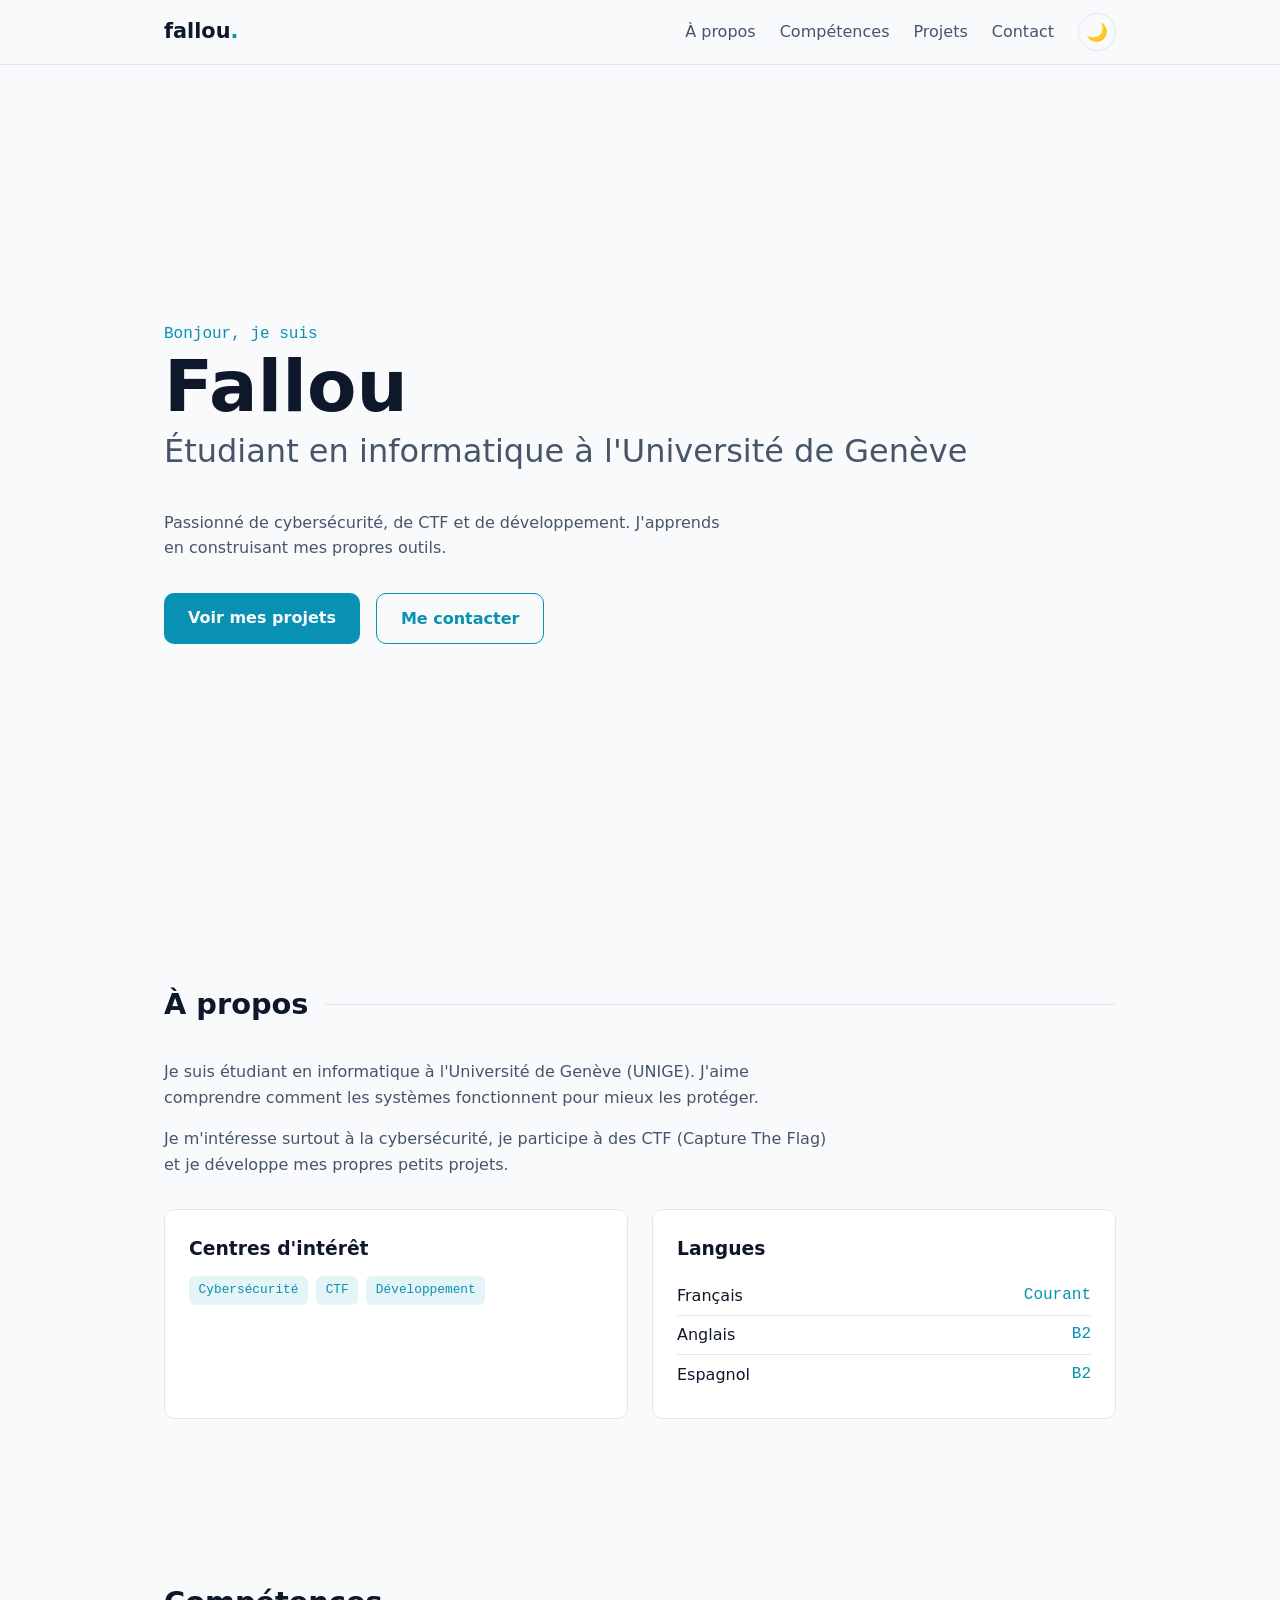
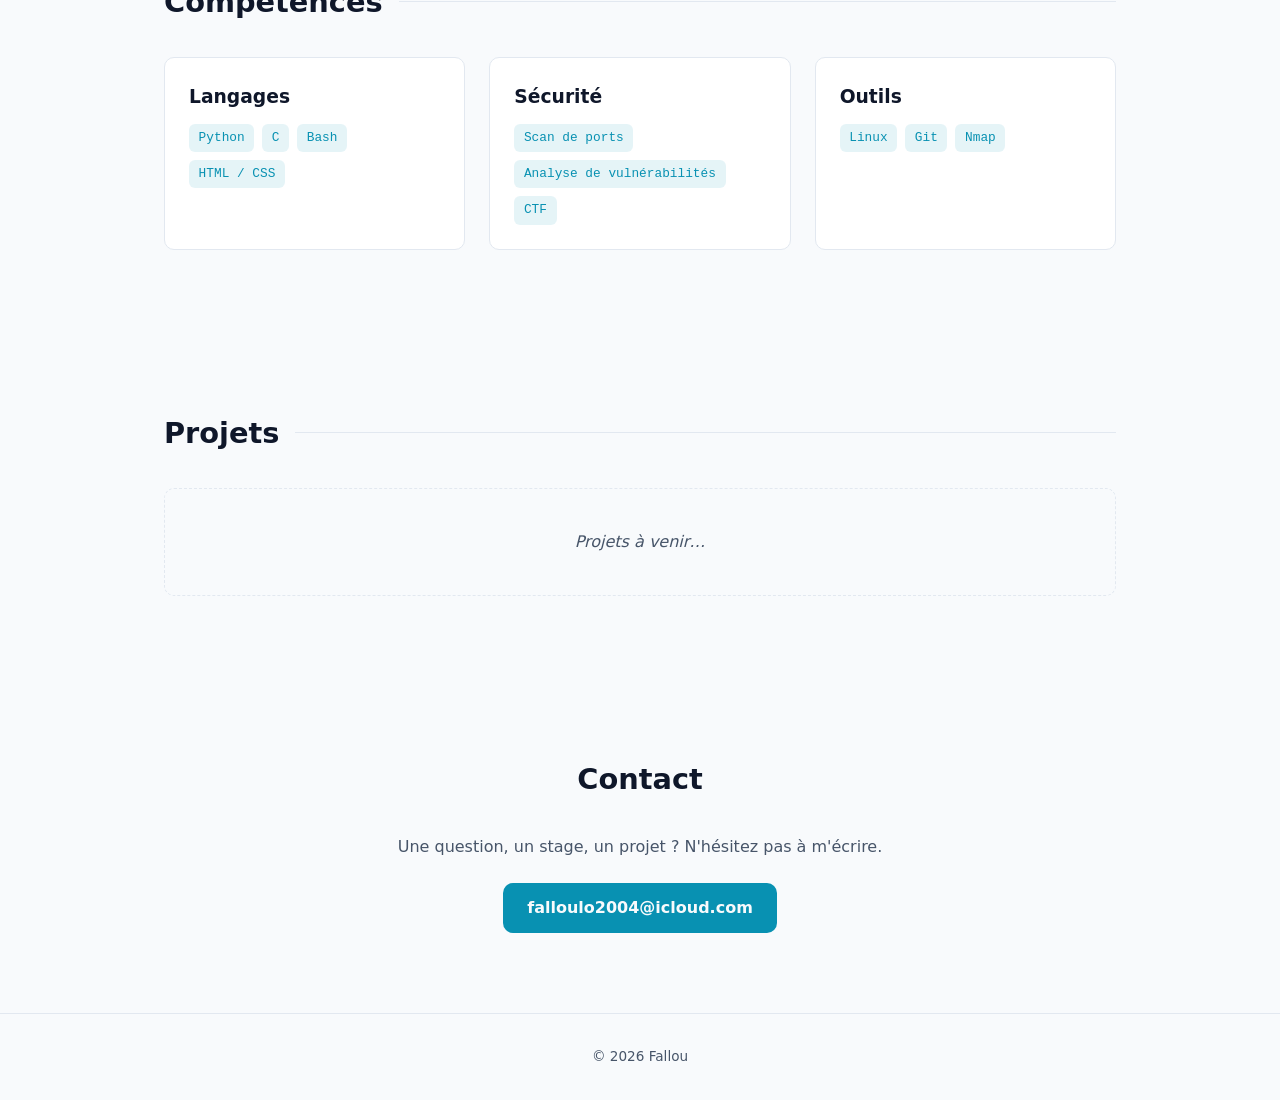
==== index.html @ 62fa7a11 "Premier commit : portfolio HTML/CSS avec thème clair/sombre Co-Authored-By: Claude Opus 5.5 <noreply" ====
<!DOCTYPE html>
<html lang="fr">
<head>
  <meta charset="UTF-8">
  <meta name="viewport" content="width=device-width, initial-scale=1.0">
  <title>Fallou — Portfolio</title>
  <meta name="description" content="Portfolio de Fallou, étudiant en informatique à l'Université de Genève — cybersécurité, CTF et développement.">
  <link rel="stylesheet" href="style.css">
  <script src="script.js"></script>
</head>
<body>

  <header class="header">
    <nav class="nav container">
      <a href="#accueil" class="logo">fallou<span>.</span></a>
      <ul class="nav-links">
        <li><a href="#apropos">À propos</a></li>
        <li><a href="#competences">Compétences</a></li>
        <li><a href="#projets">Projets</a></li>
        <li><a href="#contact">Contact</a></li>
        <li>
          <button class="theme-toggle" id="theme-toggle" aria-label="Changer de thème">🌙</button>
        </li>
      </ul>
    </nav>
  </header>

  <main>
    <!-- ===== Accueil ===== -->
    <section id="accueil" class="hero container">
      <p class="hero-hello">Bonjour, je suis</p>
      <h1>Fallou</h1>
      <p class="hero-subtitle">Étudiant en informatique à l'Université de Genève</p>
      <p class="hero-text">
        Passionné de cybersécurité, de CTF et de développement.
        J'apprends en construisant mes propres outils.
      </p>
      <div class="hero-buttons">
        <a href="#projets" class="btn btn-primary">Voir mes projets</a>
        <a href="#contact" class="btn btn-outline">Me contacter</a>
      </div>
    </section>

    <!-- ===== À propos ===== -->
    <section id="apropos" class="section container">
      <h2 class="section-title">À propos</h2>
      <p>
        Je suis étudiant en informatique à l'Université de Genève (UNIGE).
        J'aime comprendre comment les systèmes fonctionnent pour mieux
        les protéger.
      </p>
      <p>
        Je m'intéresse surtout à la cybersécurité, je participe à des CTF
        (Capture The Flag) et je développe mes propres petits projets.
      </p>

      <div class="cards">
        <div class="card">
          <h3>Centres d'intérêt</h3>
          <ul class="tags">
            <li>Cybersécurité</li>
            <li>CTF</li>
            <li>Développement</li>
          </ul>
        </div>
        <div class="card">
          <h3>Langues</h3>
          <ul class="languages">
            <li>Français <span>Courant</span></li>
            <li>Anglais <span>B2</span></li>
            <li>Espagnol <span>B2</span></li>
          </ul>
        </div>
      </div>
    </section>

    <!-- ===== Compétences ===== -->
    <section id="competences" class="section container">
      <h2 class="section-title">Compétences</h2>
      <div class="cards">
        <div class="card">
          <h3>Langages</h3>
          <ul class="tags">
            <li>Python</li>
            <li>C</li>
            <li>Bash</li>
            <li>HTML / CSS</li>
          </ul>
        </div>
        <div class="card">
          <h3>Sécurité</h3>
          <ul class="tags">
            <li>Scan de ports</li>
            <li>Analyse de vulnérabilités</li>
            <li>CTF</li>
          </ul>
        </div>
        <div class="card">
          <h3>Outils</h3>
          <ul class="tags">
            <li>Linux</li>
            <li>Git</li>
            <li>Nmap</li>
          </ul>
        </div>
      </div>
    </section>

    <!-- ===== Projets ===== -->
    <section id="projets" class="section container">
      <h2 class="section-title">Projets</h2>
      <div class="cards">
        <!--
          Pour ajouter un projet : copie ce bloc, enlève les marques
          de commentaire autour, et remplis-le.

        <article class="card">
          <h3>Nom du projet</h3>
          <p>Courte description du projet.</p>
          <ul class="tags">
            <li>Python</li>
          </ul>
          <a href="https://github.com/..." target="_blank" rel="noopener">Voir le code →</a>
        </article>
        -->
        <p class="empty">Projets à venir…</p>
      </div>
    </section>

    <!-- ===== Contact ===== -->
    <section id="contact" class="section container contact">
      <h2 class="section-title">Contact</h2>
      <p>Une question, un stage, un projet ? N'hésitez pas à m'écrire.</p>
      <a href="mailto:falloulo2004@icloud.com" class="btn btn-primary">falloulo2004@icloud.com</a>
    </section>
  </main>

  <footer class="footer">
    <p>© 2026 Fallou</p>
  </footer>

</body>
</html>
---- style.css ----
/* =========================================================
   ÉTAPE 3 — BASE : couleurs, polices, espacements
   ========================================================= */

/* Variables de couleur — thème CLAIR (par défaut).
   :root = l'élément <html>. Les variables commencent par -- */
:root {
  --bg: #f8fafc;          /* fond de la page */
  --bg-card: #ffffff;     /* fond des cartes */
  --text: #0f172a;        /* texte principal */
  --text-muted: #475569;  /* texte secondaire */
  --accent: #0891b2;      /* couleur d'accent (boutons, liens) */
  --accent-soft: rgba(8, 145, 178, 0.1);
  --border: #e2e8f0;
  --radius: 10px;         /* arrondi des coins */
}

/* Thème SOMBRE : on ne change que les valeurs des variables.
   Il s'active quand <html> a l'attribut data-theme="dark". */
[data-theme="dark"] {
  --bg: #0f172a;
  --bg-card: #1e293b;
  --text: #e2e8f0;
  --text-muted: #94a3b8;
  --accent: #22d3ee;
  --accent-soft: rgba(34, 211, 238, 0.1);
  --border: #334155;
}

/* Remise à zéro : les navigateurs ajoutent des marges par défaut */
*,
*::before,
*::after {
  box-sizing: border-box;
  margin: 0;
  padding: 0;
}

html {
  scroll-behavior: smooth;  /* défilement doux vers les ancres */
}

body {
  font-family: system-ui, -apple-system, "Segoe UI", Roboto, sans-serif;
  background: var(--bg);
  color: var(--text);
  line-height: 1.6;
  transition: background 0.3s, color 0.3s;
}

a {
  color: inherit;
  text-decoration: none;
}

ul {
  list-style: none;
}

p + p {
  margin-top: 1rem;  /* espace entre deux paragraphes qui se suivent */
}


/* =========================================================
   ÉTAPE 4 — MISE EN PAGE : menu, sections, cartes
   ========================================================= */

/* Conteneur : largeur max + centrage + marges sur les côtés */
.container {
  max-width: 1000px;
  margin: 0 auto;
  padding-inline: 1.5rem;
}

/* --- Menu --- */
.header {
  position: sticky;  /* reste collé en haut pendant le défilement */
  top: 0;
  z-index: 10;       /* passe au-dessus du reste */
  background: var(--bg);
  border-bottom: 1px solid var(--border);
}

.nav {
  display: flex;                    /* aligne les enfants en ligne */
  justify-content: space-between;   /* logo à gauche, liens à droite */
  align-items: center;              /* centrés verticalement */
  gap: 1rem;
  min-height: 64px;
}

.logo {
  font-weight: 700;
  font-size: 1.3rem;
}

.logo span {
  color: var(--accent);
}

.nav-links {
  display: flex;
  align-items: center;
  gap: 1.5rem;
}

.nav-links a {
  color: var(--text-muted);
  transition: color 0.2s;
}

.nav-links a:hover {
  color: var(--accent);
}

/* --- Accueil --- */
.hero {
  min-height: calc(100vh - 64px);  /* hauteur de l'écran moins le menu */
  display: flex;
  flex-direction: column;          /* empile les éléments verticalement */
  justify-content: center;
}

.hero-hello {
  color: var(--accent);
  font-family: ui-monospace, monospace;
}

.hero h1 {
  font-size: clamp(2.5rem, 8vw, 4.5rem);  /* min, idéal, max */
  line-height: 1.1;
}

.hero-subtitle {
  font-size: clamp(1.2rem, 4vw, 2rem);
  color: var(--text-muted);
  margin-bottom: 1rem;
}

.hero-text {
  max-width: 560px;
  color: var(--text-muted);
  margin-bottom: 2rem;
}

.hero-buttons {
  display: flex;
  flex-wrap: wrap;
  gap: 1rem;
}

/* --- Boutons --- */
.btn {
  display: inline-block;
  padding: 0.75rem 1.5rem;
  border-radius: var(--radius);
  font-weight: 600;
  overflow-wrap: anywhere;  /* coupe un e-mail trop long au lieu de déborder */
  transition: transform 0.2s;
}

.btn:hover {
  transform: translateY(-2px);  /* petit soulèvement au survol */
}

.btn-primary {
  background: var(--accent);
  color: var(--bg);
}

.btn-outline {
  border: 1px solid var(--accent);
  color: var(--accent);
}

/* --- Sections --- */
.section {
  padding-block: 5rem;  /* espace en haut et en bas */
}

.section > p {
  max-width: 680px;
  color: var(--text-muted);
}

.section-title {
  font-size: 1.8rem;
  margin-bottom: 2rem;
  display: flex;
  align-items: center;
  gap: 1rem;
}

/* Ligne décorative après le titre, créée en CSS (pas dans le HTML) */
.section-title::after {
  content: "";
  flex: 1;           /* prend toute la place restante */
  height: 1px;
  background: var(--border);
}

/* --- Cartes en grille --- */
.cards {
  display: grid;
  /* autant de colonnes que possible, chacune d'au moins 250px */
  grid-template-columns: repeat(auto-fit, minmax(250px, 1fr));
  gap: 1.5rem;
  margin-top: 2rem;
}

.card {
  background: var(--bg-card);
  border: 1px solid var(--border);
  border-radius: var(--radius);
  padding: 1.5rem;
}

.card h3 {
  margin-bottom: 0.75rem;
}

/* --- Étiquettes (tags) --- */
.tags {
  display: flex;
  flex-wrap: wrap;  /* passent à la ligne si pas assez de place */
  gap: 0.5rem;
}

.tags li {
  font-family: ui-monospace, monospace;
  font-size: 0.8rem;
  color: var(--accent);
  background: var(--accent-soft);
  padding: 0.25rem 0.6rem;
  border-radius: 6px;
}

/* --- Langues --- */
.languages li {
  display: flex;
  justify-content: space-between;
  padding: 0.4rem 0;
  border-bottom: 1px solid var(--border);
}

.languages li:last-child {
  border-bottom: none;
}

.languages span {
  font-family: ui-monospace, monospace;
  color: var(--accent);
}

/* --- Projets vides --- */
.empty {
  grid-column: 1 / -1;  /* occupe toute la largeur de la grille */
  text-align: center;
  color: var(--text-muted);
  font-style: italic;
  padding: 2.5rem 1rem;
  border: 1px dashed var(--border);
  border-radius: var(--radius);
}

/* --- Contact --- */
.contact {
  text-align: center;
}

.contact .section-title {
  justify-content: center;
}

.contact .section-title::after {
  display: none;
}

.contact > p {
  margin: 0 auto 1.5rem;
}

/* --- Pied de page --- */
.footer {
  text-align: center;
  padding: 2rem 1rem;
  color: var(--text-muted);
  font-size: 0.85rem;
  border-top: 1px solid var(--border);
}


/* =========================================================
   ÉTAPE 6 — BOUTON CLAIR / SOMBRE
   ========================================================= */

.theme-toggle {
  background: none;
  border: 1px solid var(--border);
  border-radius: 50%;
  width: 38px;
  height: 38px;
  font-size: 1.1rem;
  cursor: pointer;
  color: var(--text);
}

.theme-toggle:hover {
  border-color: var(--accent);
}


/* =========================================================
   ÉTAPE 5 — RESPONSIVE : écrans de moins de 600px (téléphones)
   ========================================================= */

@media (max-width: 600px) {
  /* Menu : logo au-dessus, liens en dessous */
  .nav {
    flex-direction: column;
    padding-block: 0.75rem;
    gap: 0.5rem;
  }

  .nav-links {
    flex-wrap: wrap;
    justify-content: center;
    gap: 0.5rem 1rem;
  }

  .hero {
    min-height: auto;
    padding-block: 4rem 3rem;
  }

  /* Boutons en pleine largeur : plus faciles à toucher */
  .hero-buttons .btn {
    flex: 1 1 100%;
    text-align: center;
  }

  .section {
    padding-block: 3rem;
  }

  .section-title {
    font-size: 1.5rem;
  }

  .cards {
    grid-template-columns: 1fr;  /* une seule colonne */
  }
}
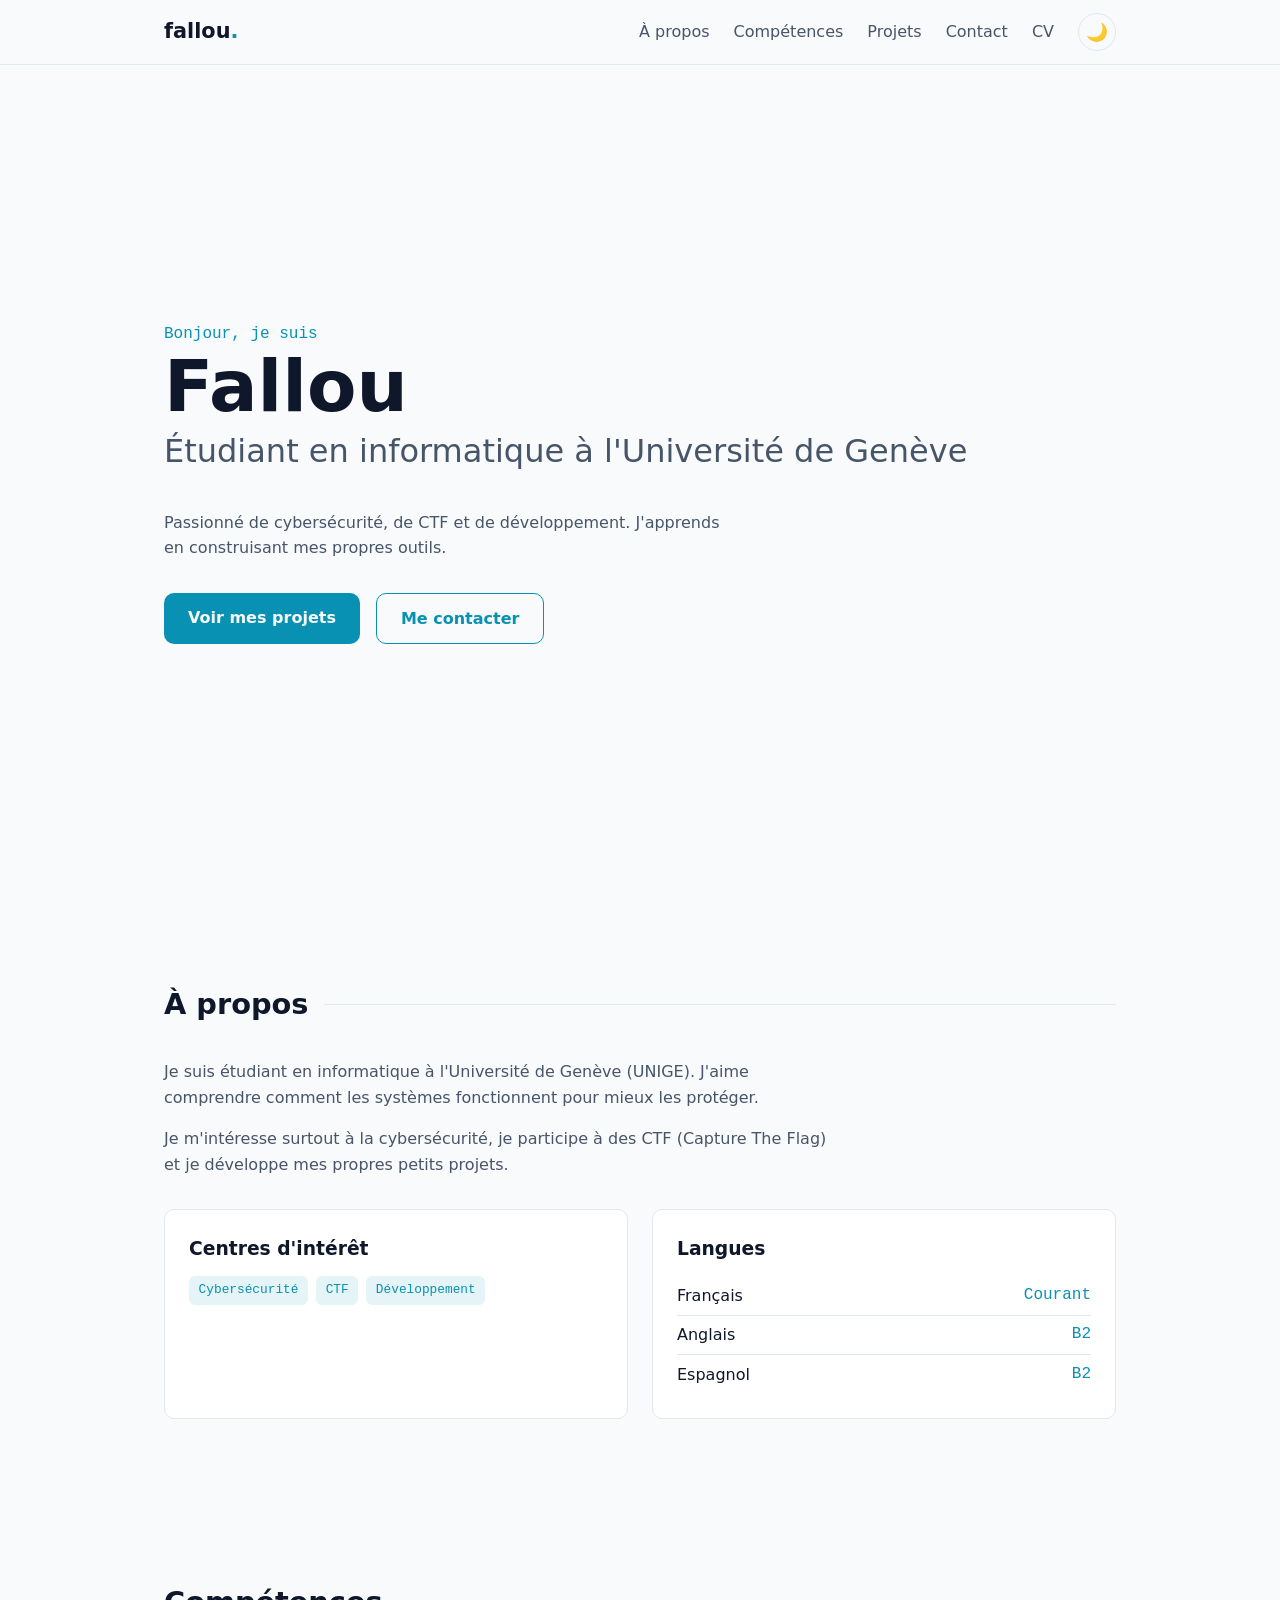
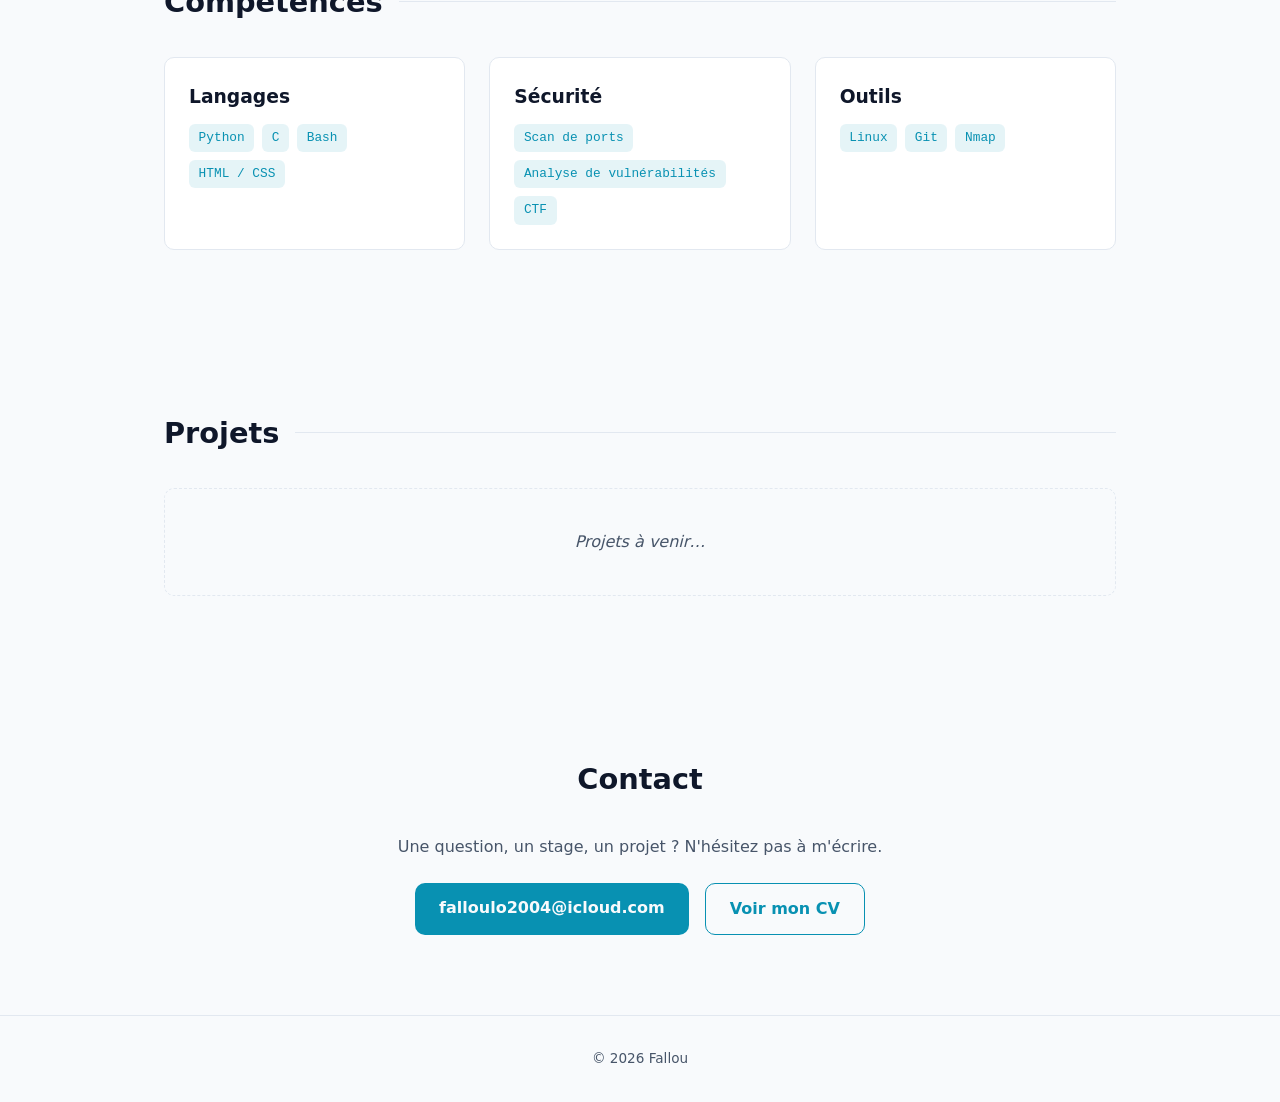
==== commit 14976f27: "Ajout du CV (page HTML + PDF) Co-Authored-By: Claude Opus 5.5 <noreply@anthropic.com>" ====
--- a/index.html
+++ b/index.html
@@ -18,6 +18,7 @@
         <li><a href="#competences">Compétences</a></li>
         <li><a href="#projets">Projets</a></li>
         <li><a href="#contact">Contact</a></li>
+        <li><a href="cv.html">CV</a></li>
         <li>
           <button class="theme-toggle" id="theme-toggle" aria-label="Changer de thème">🌙</button>
         </li>
@@ -131,7 +132,10 @@
     <section id="contact" class="section container contact">
       <h2 class="section-title">Contact</h2>
       <p>Une question, un stage, un projet ? N'hésitez pas à m'écrire.</p>
-      <a href="mailto:falloulo2004@icloud.com" class="btn btn-primary">falloulo2004@icloud.com</a>
+      <div class="hero-buttons contact-buttons">
+        <a href="mailto:falloulo2004@icloud.com" class="btn btn-primary">falloulo2004@icloud.com</a>
+        <a href="cv.html" class="btn btn-outline">Voir mon CV</a>
+      </div>
     </section>
   </main>
 
--- a/style.css
+++ b/style.css
@@ -281,6 +281,10 @@
   margin: 0 auto 1.5rem;
 }
 
+.contact-buttons {
+  justify-content: center;
+}
+
 /* --- Pied de page --- */
 .footer {
   text-align: center;
@@ -312,6 +316,110 @@
 
 
 /* =========================================================
+   PAGE CV
+   ========================================================= */
+
+/* Lien de la page actuelle dans le menu */
+.nav-links a[aria-current="page"] {
+  color: var(--accent);
+}
+
+.cv {
+  padding-block: 3rem;
+}
+
+.cv-header {
+  display: flex;
+  justify-content: space-between;
+  align-items: flex-start;
+  flex-wrap: wrap;
+  gap: 1.5rem;
+  padding-bottom: 2rem;
+  border-bottom: 1px solid var(--border);
+}
+
+.cv-header h1 {
+  font-size: clamp(2rem, 6vw, 3rem);
+  line-height: 1.1;
+}
+
+.cv-role {
+  font-size: 1.2rem;
+  color: var(--accent);
+  margin-bottom: 0.75rem;
+}
+
+/* Infos de contact séparées par des points « · » */
+.cv-contact {
+  display: flex;
+  flex-wrap: wrap;
+  gap: 0.25rem 0;
+  color: var(--text-muted);
+  font-size: 0.95rem;
+}
+
+.cv-contact li + li::before {
+  content: "·";
+  margin: 0 0.6rem;
+}
+
+.cv-contact a:hover {
+  color: var(--accent);
+}
+
+.cv-section {
+  padding-top: 2.5rem;
+}
+
+.cv-section > p {
+  max-width: 720px;
+  color: var(--text-muted);
+}
+
+.cv-section .cards {
+  margin-top: 0;
+}
+
+/* Frise chronologique de la formation */
+.timeline {
+  list-style: none;
+  border-left: 2px solid var(--border);
+  padding-left: 1.5rem;
+}
+
+.timeline li {
+  position: relative;
+  padding-bottom: 1.5rem;
+}
+
+.timeline li:last-child {
+  padding-bottom: 0;
+}
+
+/* Le petit rond sur la ligne */
+.timeline li::before {
+  content: "";
+  position: absolute;
+  left: calc(-1.5rem - 7px);  /* recule jusqu'à la ligne */
+  top: 0.35rem;
+  width: 12px;
+  height: 12px;
+  border-radius: 50%;
+  background: var(--accent);
+}
+
+.timeline-date {
+  font-family: ui-monospace, monospace;
+  font-size: 0.85rem;
+  color: var(--accent);
+}
+
+.timeline p {
+  color: var(--text-muted);
+}
+
+
+/* =========================================================
    ÉTAPE 5 — RESPONSIVE : écrans de moins de 600px (téléphones)
    ========================================================= */
 
@@ -351,4 +459,100 @@
   .cards {
     grid-template-columns: 1fr;  /* une seule colonne */
   }
-}
+
+  /* CV : infos de contact les unes sous les autres, sans « · » */
+  .cv-contact {
+    flex-direction: column;
+  }
+
+  .cv-contact li + li::before {
+    content: none;
+  }
+}
+
+
+/* =========================================================
+   IMPRESSION / PDF : ne s'applique que lors de l'impression
+   ========================================================= */
+
+@media print {
+  /* Toujours en thème clair, sur fond blanc (économise l'encre) */
+  html,
+  html[data-theme] {
+    --bg: #ffffff;
+    --bg-card: #ffffff;
+    --text: #0f172a;
+    --text-muted: #334155;
+    --accent: #0e7490;
+    --accent-soft: #ecfeff;
+    --border: #cbd5e1;
+  }
+
+  /* On cache ce qui ne sert à rien sur papier */
+  .header,
+  .footer,
+  .cv-download {
+    display: none;
+  }
+
+  @page {
+    size: A4;
+    margin: 1.5cm;
+  }
+
+  body {
+    font-size: 11pt;
+    line-height: 1.45;
+  }
+
+  .container {
+    max-width: none;
+    padding: 0;
+  }
+
+  .cv {
+    padding: 0;
+  }
+
+  .cv-section {
+    padding-top: 1rem;
+    break-inside: avoid;  /* évite de couper une section entre deux pages */
+  }
+
+  .section-title {
+    font-size: 1.25rem;
+    margin-bottom: 0.8rem;
+  }
+
+  .cv-header {
+    padding-bottom: 1rem;
+  }
+
+  .card {
+    padding: 0.8rem 1rem;
+  }
+
+  .cards {
+    grid-template-columns: repeat(3, 1fr);
+    gap: 0.8rem;
+  }
+
+  .cv-section:last-child .cards {
+    grid-template-columns: repeat(2, 1fr);
+  }
+
+  /* Frise : décalée pour que les ronds ne sortent pas de la page */
+  .timeline {
+    margin-left: 8px;
+  }
+
+  .timeline li {
+    padding-bottom: 0.7rem;
+  }
+
+  /* Imprimer les couleurs de fond (tags, ronds de la frise) */
+  * {
+    -webkit-print-color-adjust: exact;
+    print-color-adjust: exact;
+  }
+}
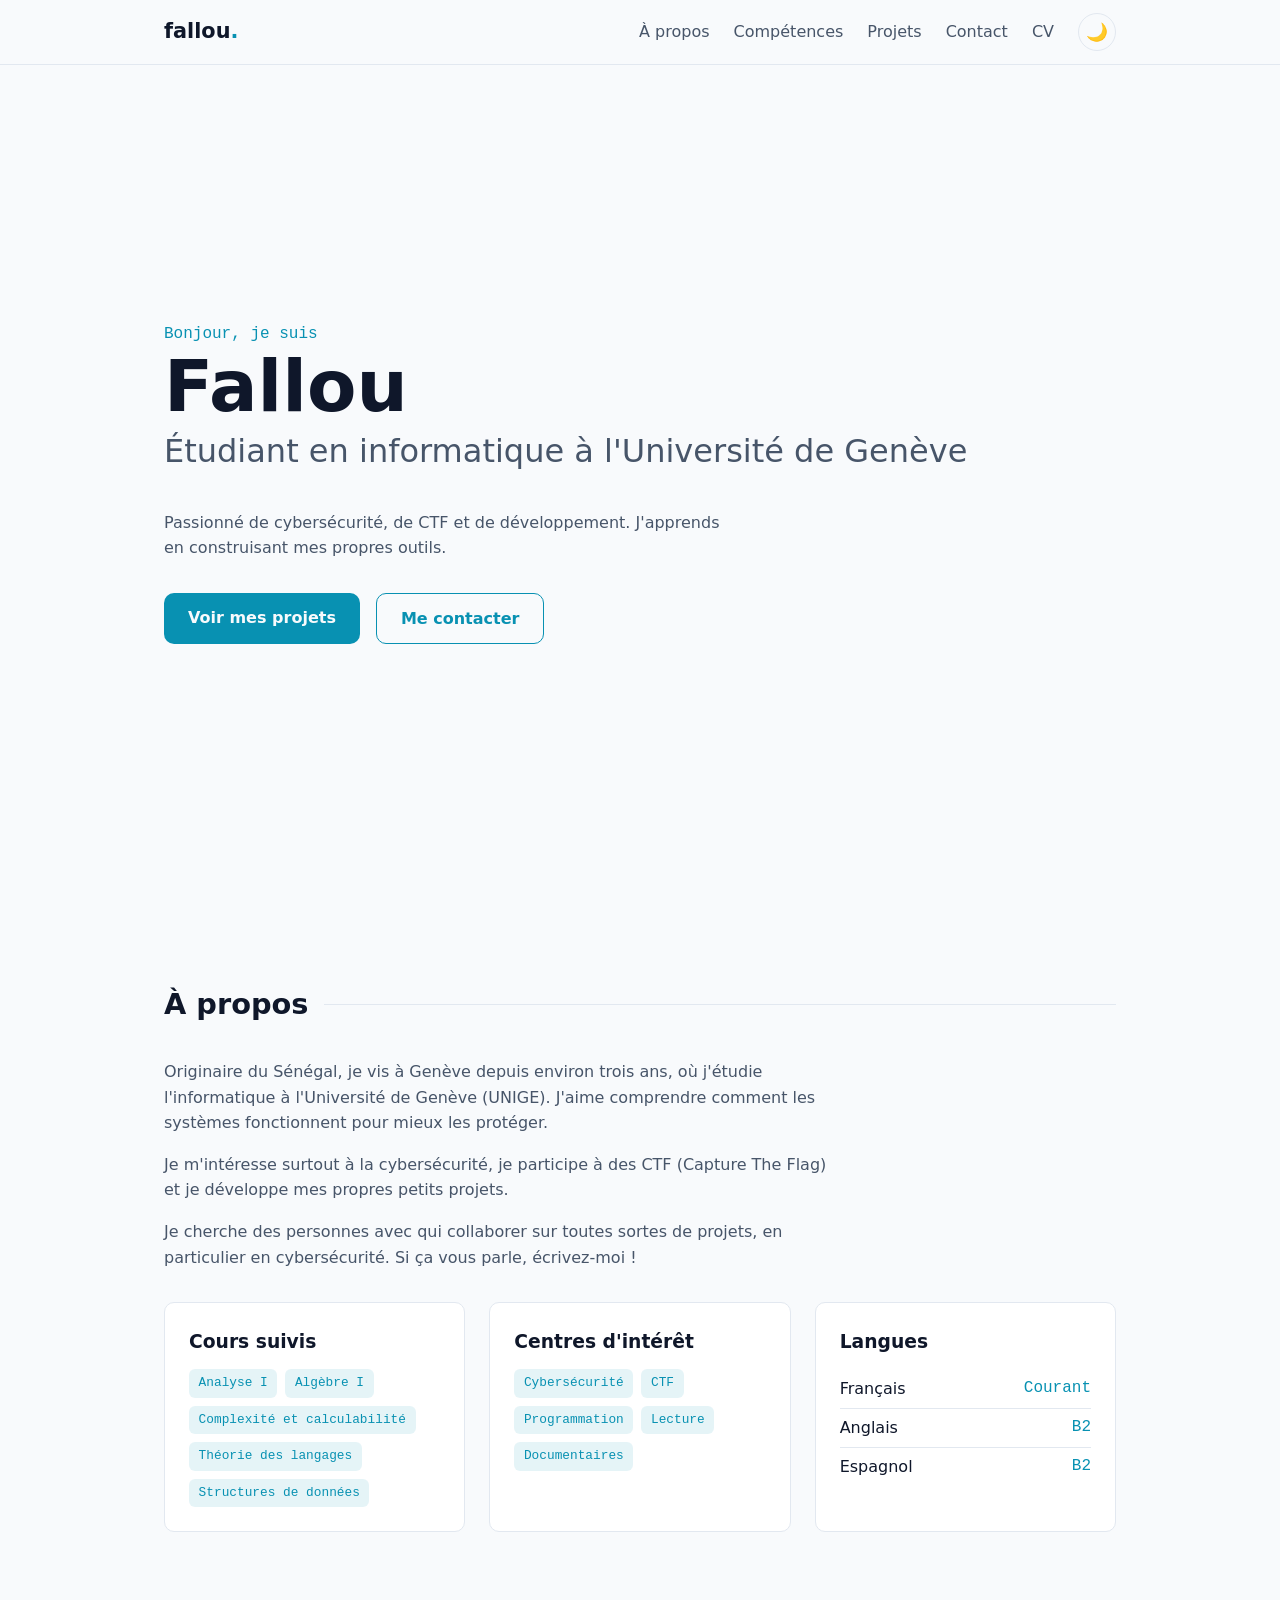
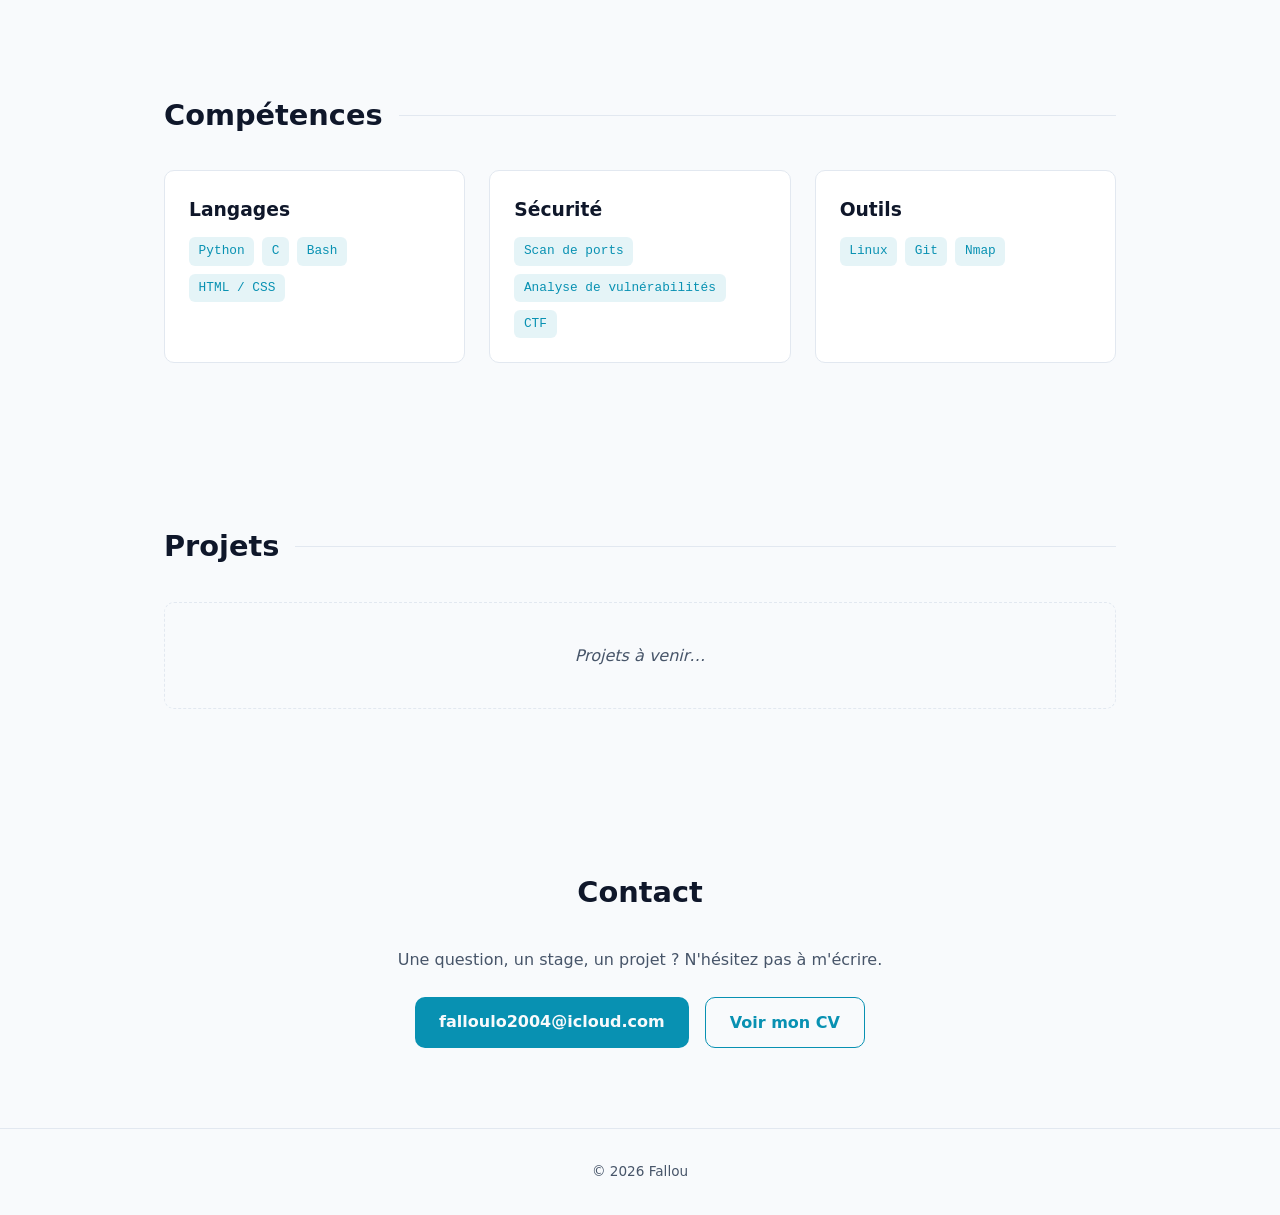
==== commit cfeba8e1: "Ajout d'infos personnelles au portfolio et au CV - À propos : origine, recherche de collaborations e" ====
--- a/index.html
+++ b/index.html
@@ -46,7 +46,8 @@
     <section id="apropos" class="section container">
       <h2 class="section-title">À propos</h2>
       <p>
-        Je suis étudiant en informatique à l'Université de Genève (UNIGE).
+        Originaire du Sénégal, je vis à Genève depuis environ trois ans,
+        où j'étudie l'informatique à l'Université de Genève (UNIGE).
         J'aime comprendre comment les systèmes fonctionnent pour mieux
         les protéger.
       </p>
@@ -54,14 +55,31 @@
         Je m'intéresse surtout à la cybersécurité, je participe à des CTF
         (Capture The Flag) et je développe mes propres petits projets.
       </p>
+      <p>
+        Je cherche des personnes avec qui collaborer sur toutes sortes de
+        projets, en particulier en cybersécurité. Si ça vous parle,
+        écrivez-moi !
+      </p>
 
       <div class="cards">
+        <div class="card">
+          <h3>Cours suivis</h3>
+          <ul class="tags">
+            <li>Analyse I</li>
+            <li>Algèbre I</li>
+            <li>Complexité et calculabilité</li>
+            <li>Théorie des langages</li>
+            <li>Structures de données</li>
+          </ul>
+        </div>
         <div class="card">
           <h3>Centres d'intérêt</h3>
           <ul class="tags">
             <li>Cybersécurité</li>
             <li>CTF</li>
-            <li>Développement</li>
+            <li>Programmation</li>
+            <li>Lecture</li>
+            <li>Documentaires</li>
           </ul>
         </div>
         <div class="card">
--- a/style.css
+++ b/style.css
@@ -418,6 +418,10 @@
   color: var(--text-muted);
 }
 
+.timeline p + p {
+  margin-top: 0.25rem;  /* lignes d'une même étape : plus serrées */
+}
+
 
 /* =========================================================
    ÉTAPE 5 — RESPONSIVE : écrans de moins de 600px (téléphones)
@@ -501,8 +505,8 @@
   }
 
   body {
-    font-size: 11pt;
-    line-height: 1.45;
+    font-size: 10.5pt;
+    line-height: 1.4;
   }
 
   .container {
@@ -515,7 +519,7 @@
   }
 
   .cv-section {
-    padding-top: 1rem;
+    padding-top: 0.7rem;
     break-inside: avoid;  /* évite de couper une section entre deux pages */
   }
 
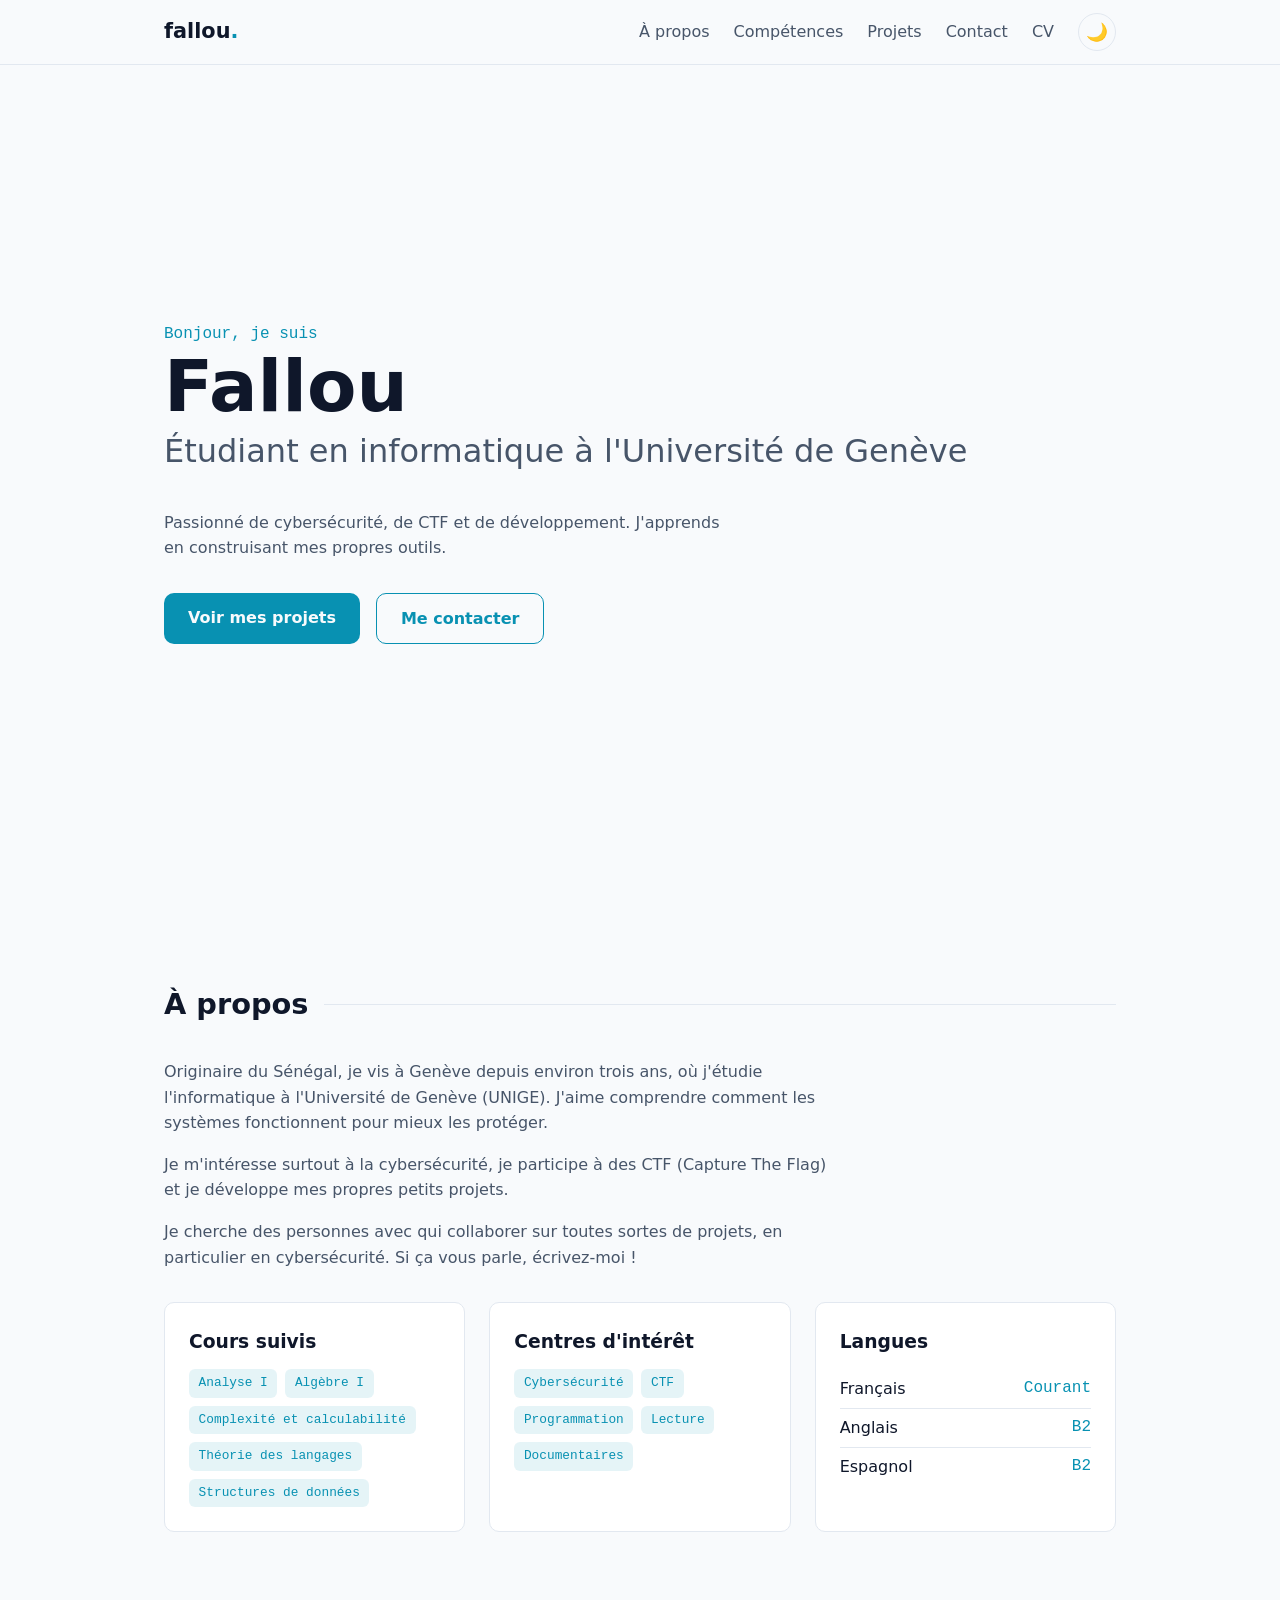
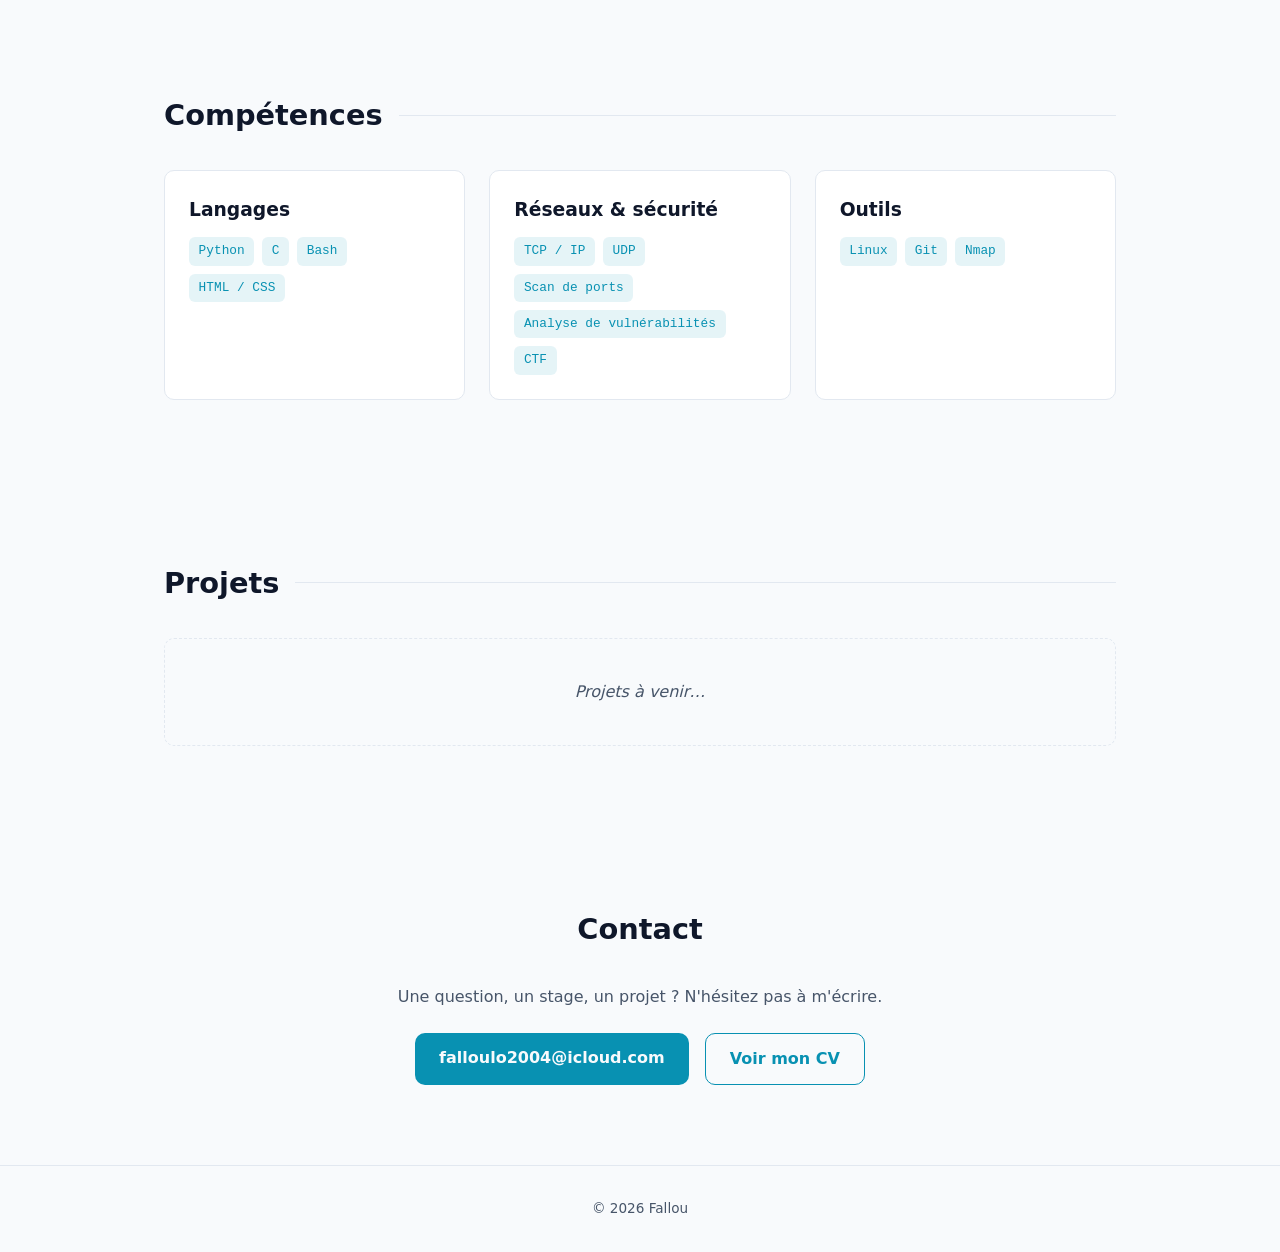
==== commit f3b578df: "Ajout des compétences réseaux (TCP/IP, UDP) Co-Authored-By: Claude Opus 5.5 <noreply@anthropic.com>" ====
--- a/index.html
+++ b/index.html
@@ -107,8 +107,10 @@
           </ul>
         </div>
         <div class="card">
-          <h3>Sécurité</h3>
+          <h3>Réseaux &amp; sécurité</h3>
           <ul class="tags">
+            <li>TCP / IP</li>
+            <li>UDP</li>
             <li>Scan de ports</li>
             <li>Analyse de vulnérabilités</li>
             <li>CTF</li>
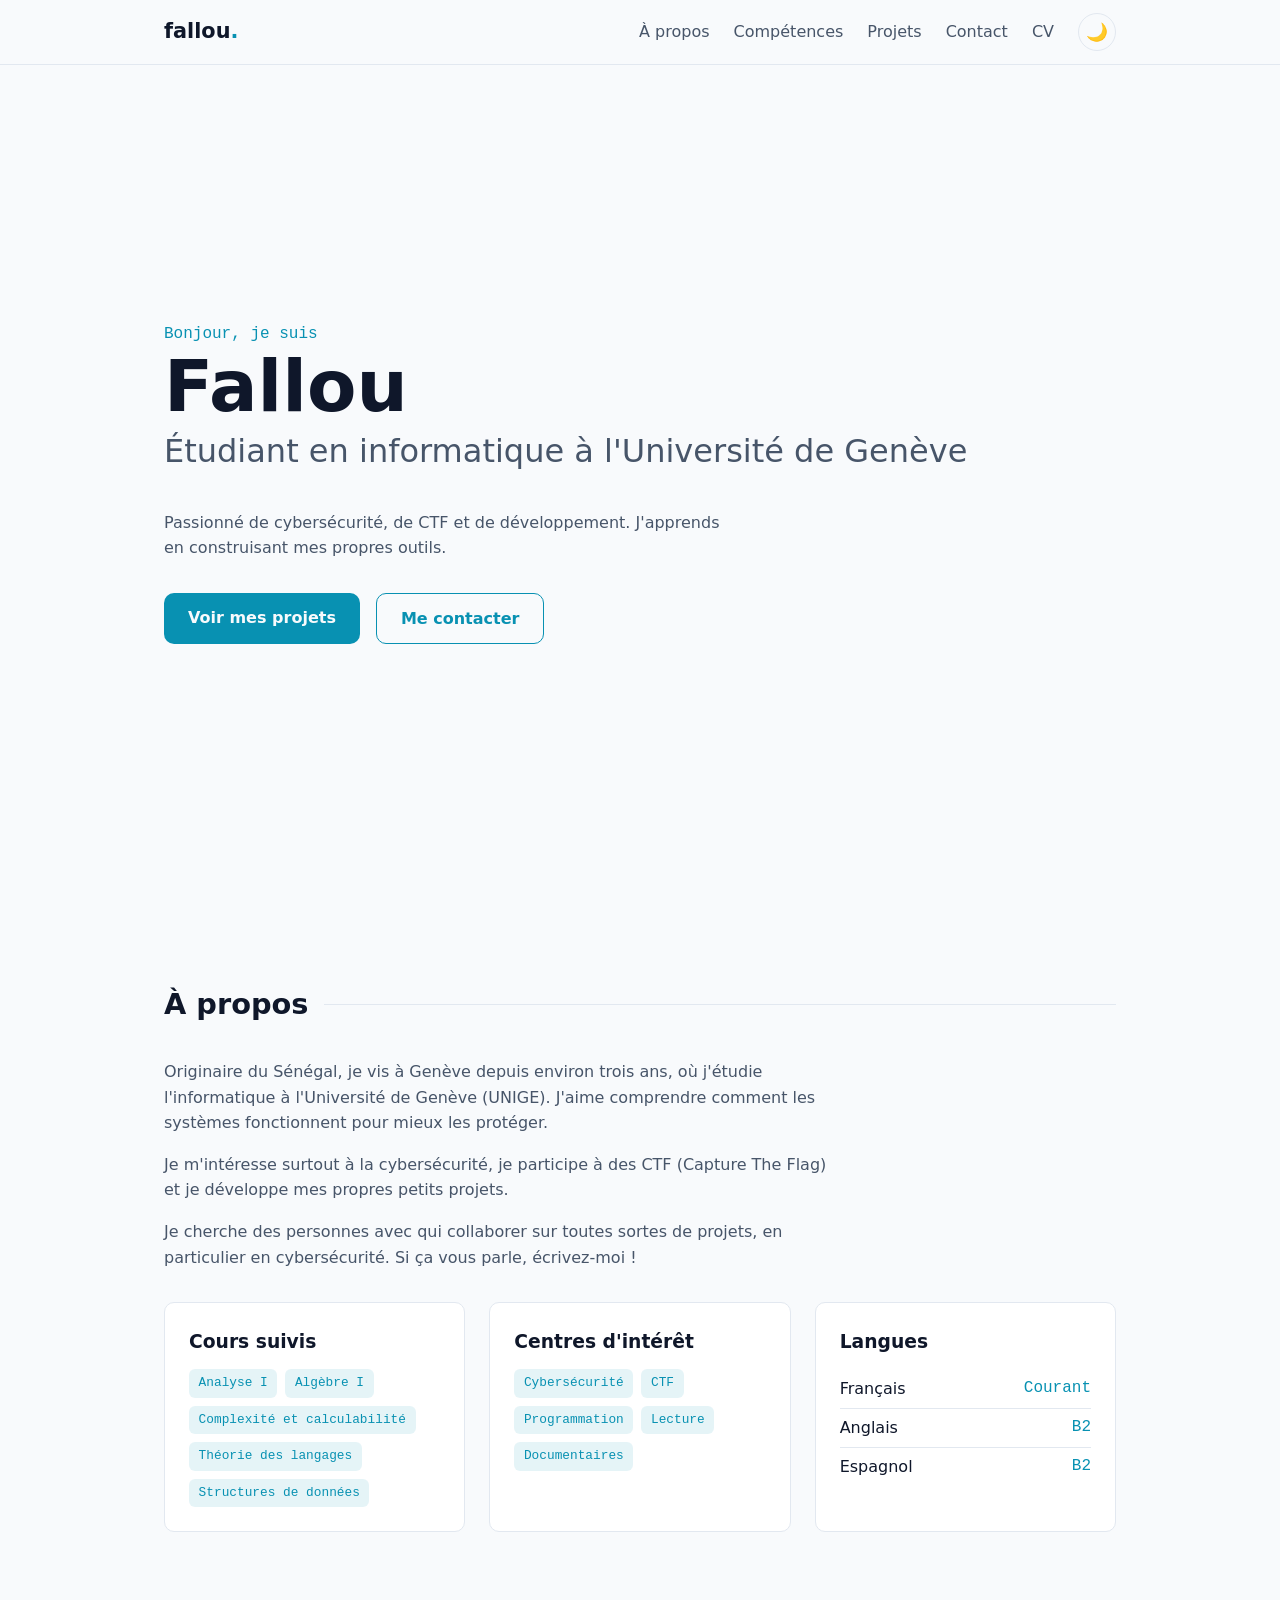
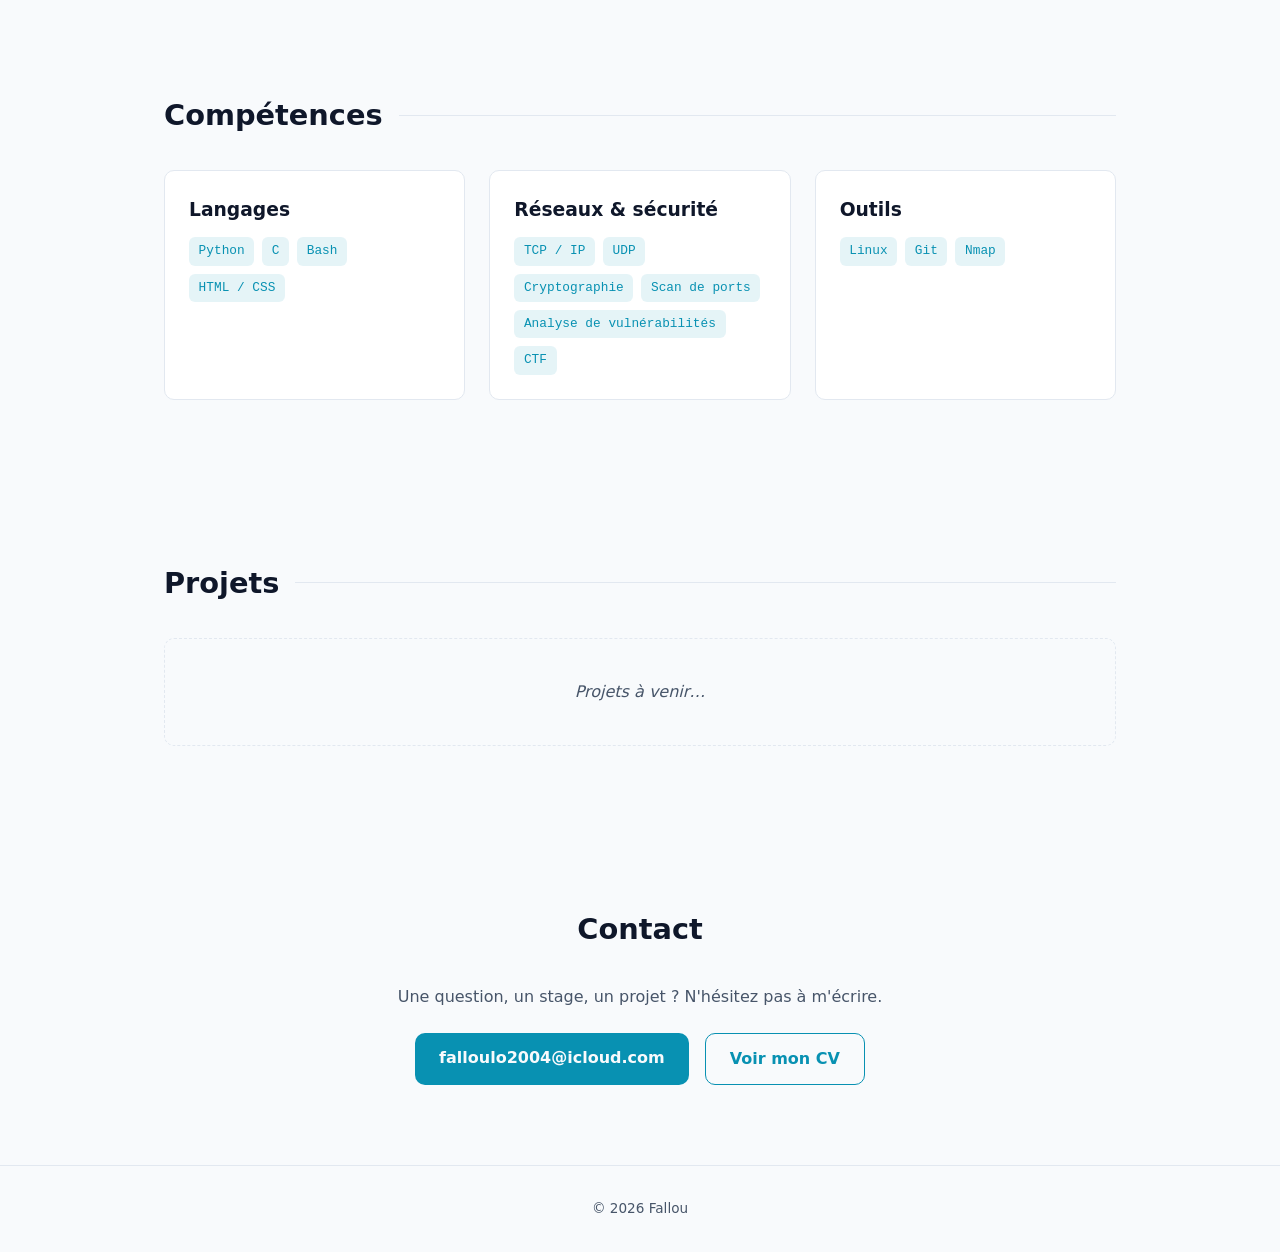
==== commit 8c974412: "Ajout de la cryptographie aux compétences Marges d'impression réduites pour que le CV tienne sur une" ====
--- a/index.html
+++ b/index.html
@@ -111,6 +111,7 @@
           <ul class="tags">
             <li>TCP / IP</li>
             <li>UDP</li>
+            <li>Cryptographie</li>
             <li>Scan de ports</li>
             <li>Analyse de vulnérabilités</li>
             <li>CTF</li>
--- a/style.css
+++ b/style.css
@@ -501,7 +501,7 @@
 
   @page {
     size: A4;
-    margin: 1.5cm;
+    margin: 1.2cm;
   }
 
   body {
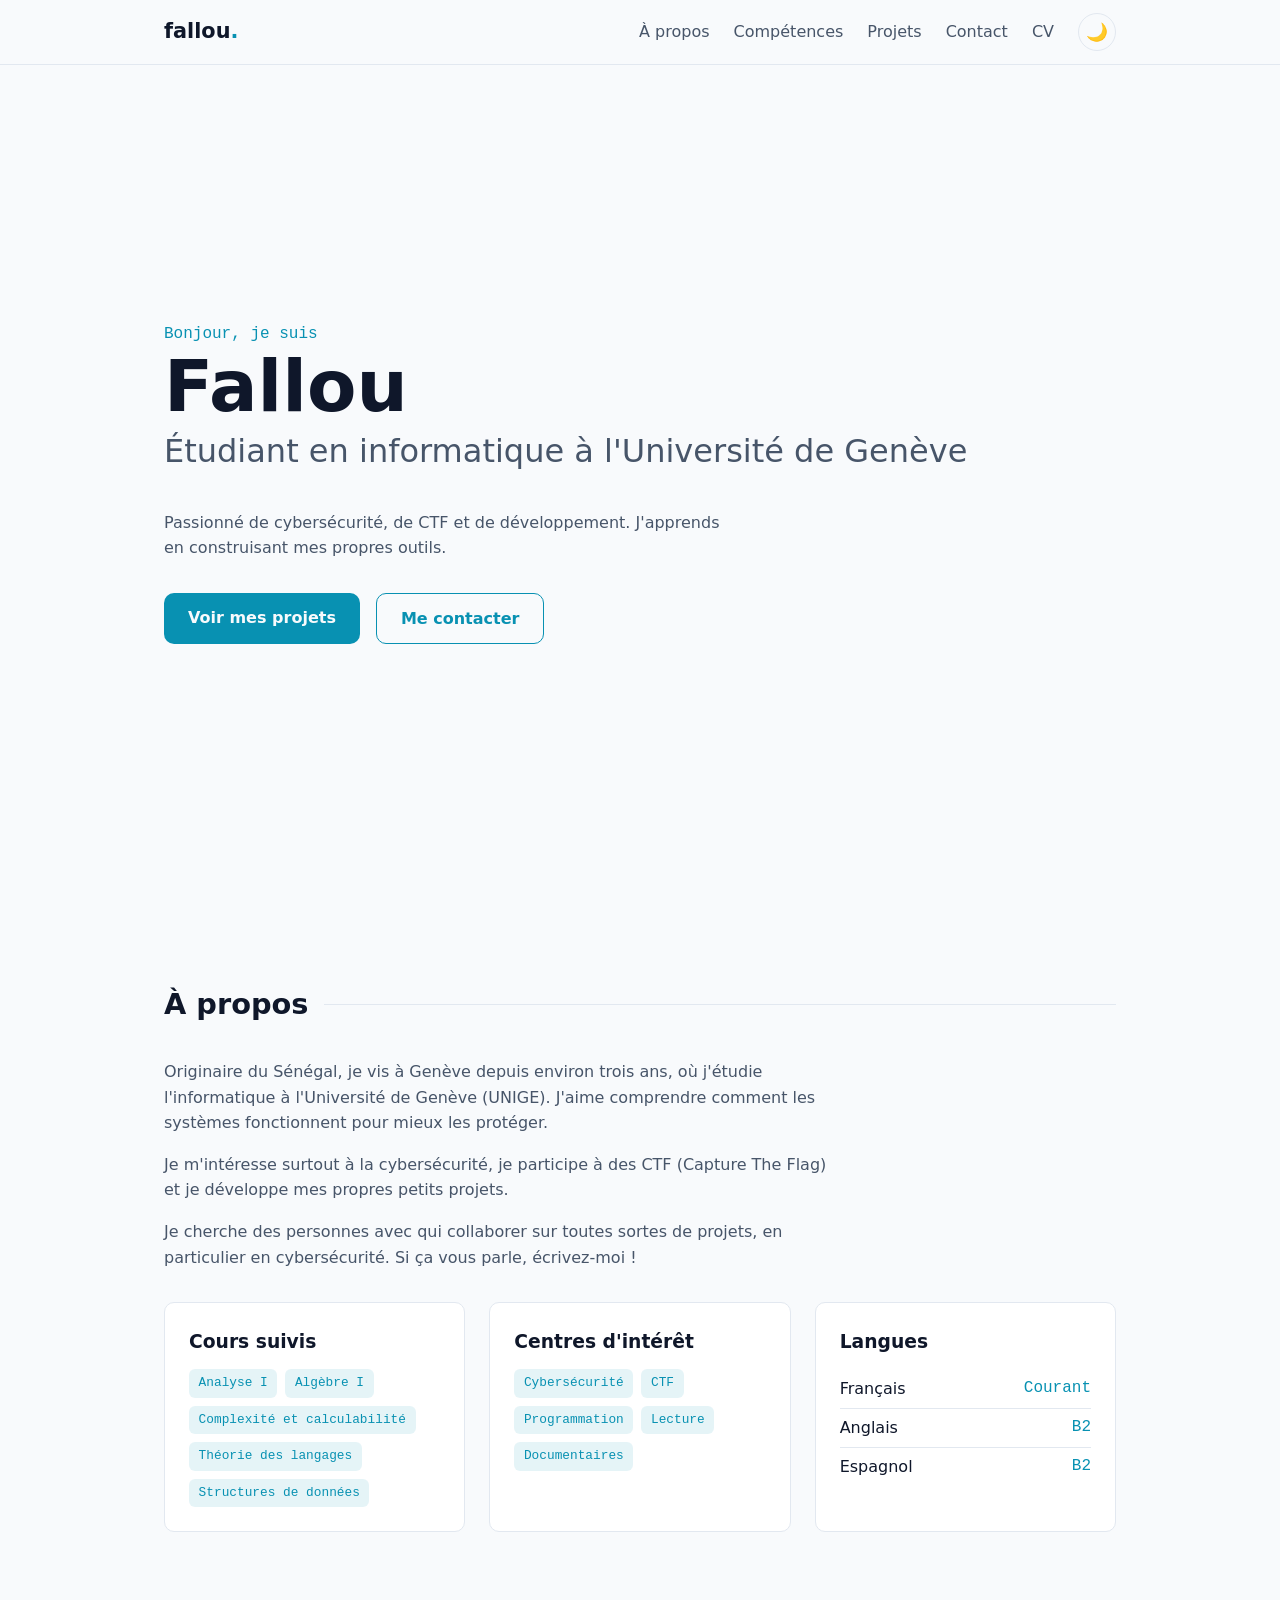
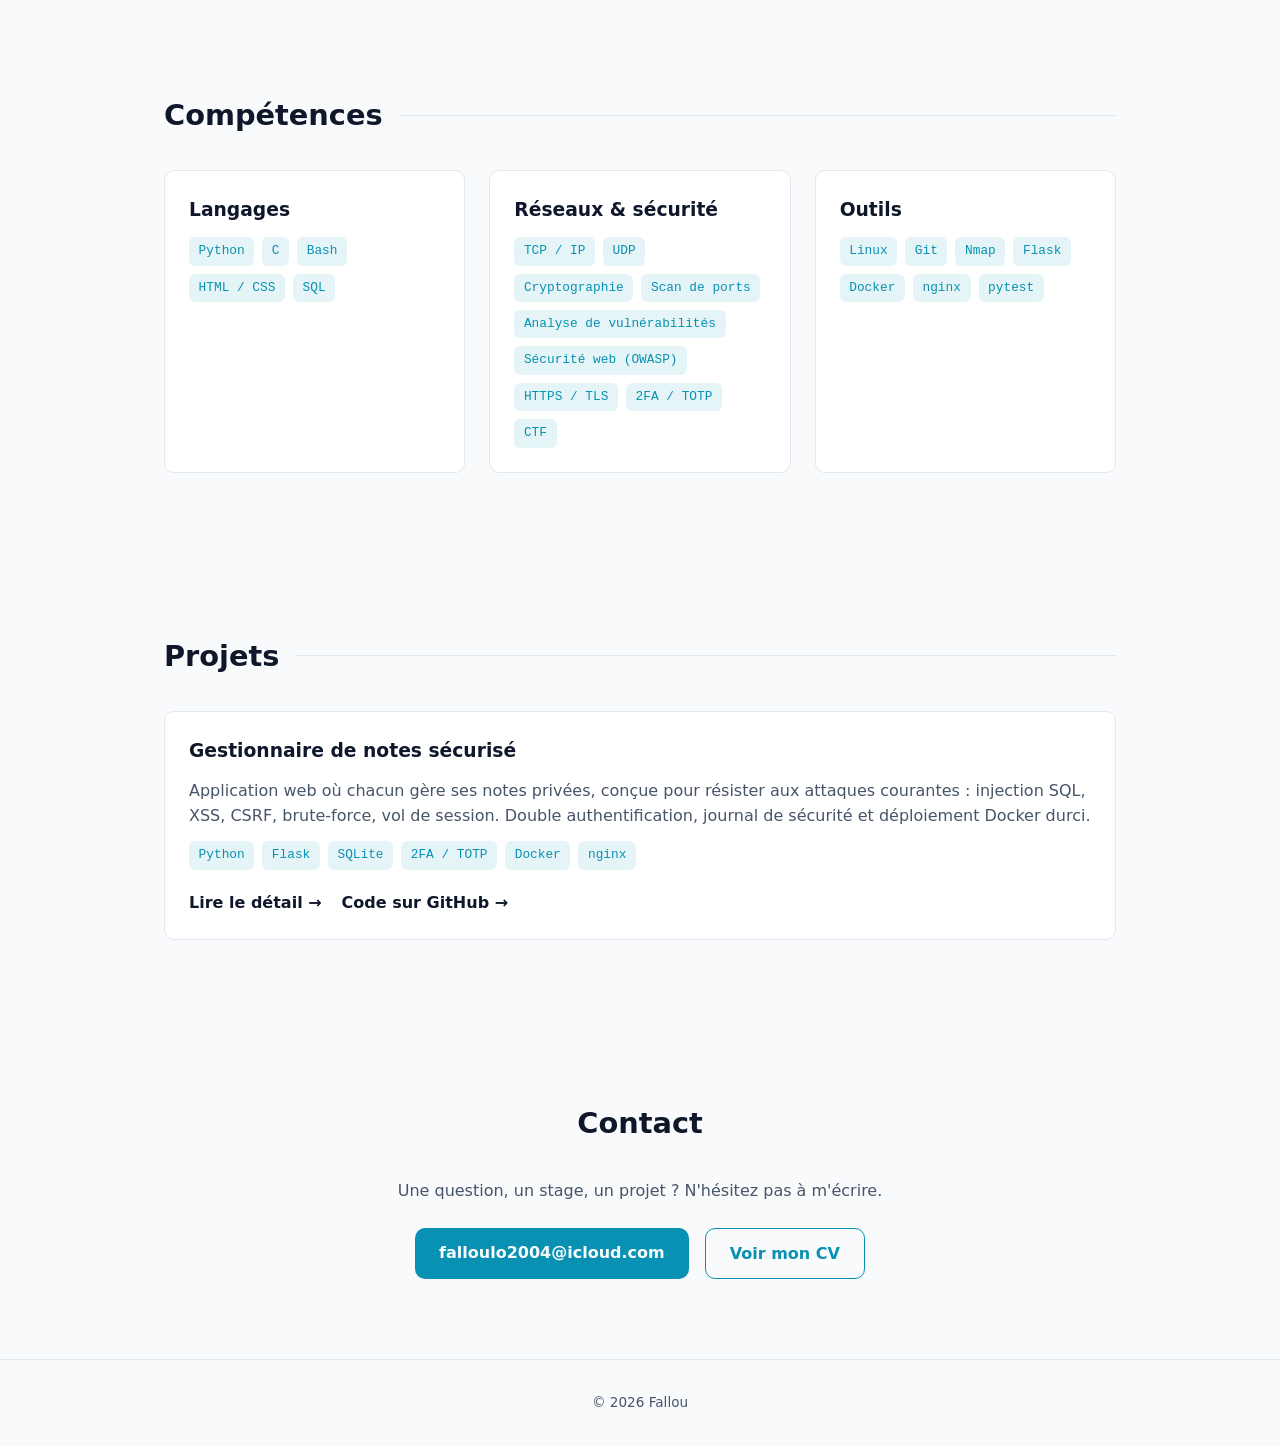
==== commit 024061f6: "ajout du projet gestionnaire de notes securisé" ====
--- a/index.html
+++ b/index.html
@@ -104,6 +104,7 @@
             <li>C</li>
             <li>Bash</li>
             <li>HTML / CSS</li>
+            <li>SQL</li>
           </ul>
         </div>
         <div class="card">
@@ -114,6 +115,9 @@
             <li>Cryptographie</li>
             <li>Scan de ports</li>
             <li>Analyse de vulnérabilités</li>
+            <li>Sécurité web (OWASP)</li>
+            <li>HTTPS / TLS</li>
+            <li>2FA / TOTP</li>
             <li>CTF</li>
           </ul>
         </div>
@@ -123,6 +127,10 @@
             <li>Linux</li>
             <li>Git</li>
             <li>Nmap</li>
+            <li>Flask</li>
+            <li>Docker</li>
+            <li>nginx</li>
+            <li>pytest</li>
           </ul>
         </div>
       </div>
@@ -145,7 +153,27 @@
           <a href="https://github.com/..." target="_blank" rel="noopener">Voir le code →</a>
         </article>
         -->
-        <p class="empty">Projets à venir…</p>
+        <article class="card project-card">
+          <h3>Gestionnaire de notes sécurisé</h3>
+          <p>
+            Application web où chacun gère ses notes privées, conçue pour
+            résister aux attaques courantes : injection SQL, XSS, CSRF,
+            brute-force, vol de session. Double authentification,
+            journal de sécurité et déploiement Docker durci.
+          </p>
+          <ul class="tags">
+            <li>Python</li>
+            <li>Flask</li>
+            <li>SQLite</li>
+            <li>2FA / TOTP</li>
+            <li>Docker</li>
+            <li>nginx</li>
+          </ul>
+          <div class="card-links">
+            <a href="projet-notes.html">Lire le détail →</a>
+            <a href="https://github.com/falllou12/projet-app" target="_blank" rel="noopener">Code sur GitHub →</a>
+          </div>
+        </article>
       </div>
     </section>
 
--- a/style.css
+++ b/style.css
@@ -424,6 +424,199 @@
 
 
 /* =========================================================
+   PROJETS — carte de l'accueil + page détaillée d'un projet
+   ========================================================= */
+
+/* Carte : la description et les tags prennent la place,
+   les liens restent collés en bas de la carte */
+.project-card {
+  display: flex;
+  flex-direction: column;
+  gap: 0.75rem;
+}
+
+.project-card h3 {
+  margin-bottom: 0;
+}
+
+.card p {
+  color: var(--text-muted);
+}
+
+.card-links {
+  margin-top: auto;   /* pousse les liens en bas */
+  display: flex;
+  flex-wrap: wrap;
+  gap: 0.5rem 1.25rem;
+  padding-top: 0.5rem;
+  font-weight: 600;
+}
+
+/* Code dans le texte : <code>Host</code> */
+.project-page code,
+.card code {
+  font-family: ui-monospace, monospace;
+  font-size: 0.85em;
+  background: var(--accent-soft);
+  padding: 0.1em 0.35em;
+  border-radius: 4px;
+}
+
+/* --- Page détaillée --- */
+.project-page {
+  padding-block: 2.5rem 4rem;
+}
+
+.back-link {
+  display: inline-block;
+  margin-bottom: 2rem;
+  font-weight: 600;
+}
+
+.project-header h1 {
+  font-size: clamp(2rem, 5vw, 3rem);
+  line-height: 1.15;
+  margin-bottom: 1rem;
+}
+
+.project-lead {
+  max-width: 680px;
+  font-size: 1.1rem;
+  color: var(--text-muted);
+  margin-bottom: 1.5rem;
+}
+
+.project-header .tags {
+  margin-bottom: 1.5rem;
+}
+
+/* Chiffres clés */
+.stats {
+  display: grid;
+  grid-template-columns: repeat(auto-fit, minmax(180px, 1fr));
+  gap: 1rem;
+  margin-block: 3rem;
+}
+
+.stats li {
+  background: var(--bg-card);
+  border: 1px solid var(--border);
+  border-radius: var(--radius);
+  padding: 1.25rem;
+  display: flex;
+  flex-direction: column;
+  gap: 0.25rem;
+}
+
+.stats strong {
+  font-size: 2rem;
+  line-height: 1;
+  color: var(--accent);
+  font-family: ui-monospace, monospace;
+}
+
+.stats span {
+  color: var(--text-muted);
+  font-size: 0.9rem;
+}
+
+.project-section {
+  padding-block: 2.5rem;
+}
+
+.project-section > p {
+  max-width: 680px;
+  color: var(--text-muted);
+  margin-bottom: 1.25rem;
+}
+
+.project-section .cards {
+  margin-top: 0;
+}
+
+/* 4 cartes → grille 2 × 2 (au lieu de 3 + 1 carte seule) */
+.cards-2 {
+  grid-template-columns: repeat(2, 1fr);
+}
+
+/* Tableau des attaques : défile horizontalement sur petit écran
+   au lieu de déborder de la page */
+.table-wrap {
+  overflow-x: auto;
+  border: 1px solid var(--border);
+  border-radius: var(--radius);
+}
+
+.attack-table {
+  width: 100%;
+  border-collapse: collapse;
+  background: var(--bg-card);
+  font-size: 0.95rem;
+}
+
+.attack-table th,
+.attack-table td {
+  text-align: left;
+  padding: 0.75rem 1rem;
+  border-bottom: 1px solid var(--border);
+  vertical-align: top;
+}
+
+.attack-table th {
+  font-size: 0.8rem;
+  text-transform: uppercase;
+  letter-spacing: 0.05em;
+  color: var(--text-muted);
+}
+
+.attack-table td:first-child {
+  font-weight: 600;
+  white-space: nowrap;
+}
+
+.attack-table td:last-child {
+  color: var(--text-muted);
+}
+
+.attack-table tbody tr:last-child td {
+  border-bottom: none;
+}
+
+/* Schéma de l'architecture */
+.diagram {
+  font-family: ui-monospace, monospace;
+  font-size: 0.85rem;
+  background: var(--bg-card);
+  border: 1px solid var(--border);
+  border-radius: var(--radius);
+  padding: 1.25rem;
+  overflow-x: auto;
+  margin-bottom: 1.25rem;
+  color: var(--accent);
+}
+
+/* Liste avec des coches */
+.checklist li {
+  position: relative;
+  padding-left: 1.75rem;
+  margin-bottom: 0.5rem;
+  color: var(--text-muted);
+}
+
+.checklist li::before {
+  content: "✔";
+  position: absolute;
+  left: 0;
+  color: var(--accent);
+  font-weight: 700;
+}
+
+.project-footer-links {
+  margin-top: 2rem;
+}
+
+
+/* =========================================================
    ÉTAPE 5 — RESPONSIVE : écrans de moins de 600px (téléphones)
    ========================================================= */
 
@@ -462,6 +655,15 @@
 
   .cards {
     grid-template-columns: 1fr;  /* une seule colonne */
+  }
+
+  .cards-2 {
+    grid-template-columns: 1fr;
+  }
+
+  /* Page projet : le nom de l'attaque peut passer à la ligne */
+  .attack-table td:first-child {
+    white-space: normal;
   }
 
   /* CV : infos de contact les unes sous les autres, sans « · » */
